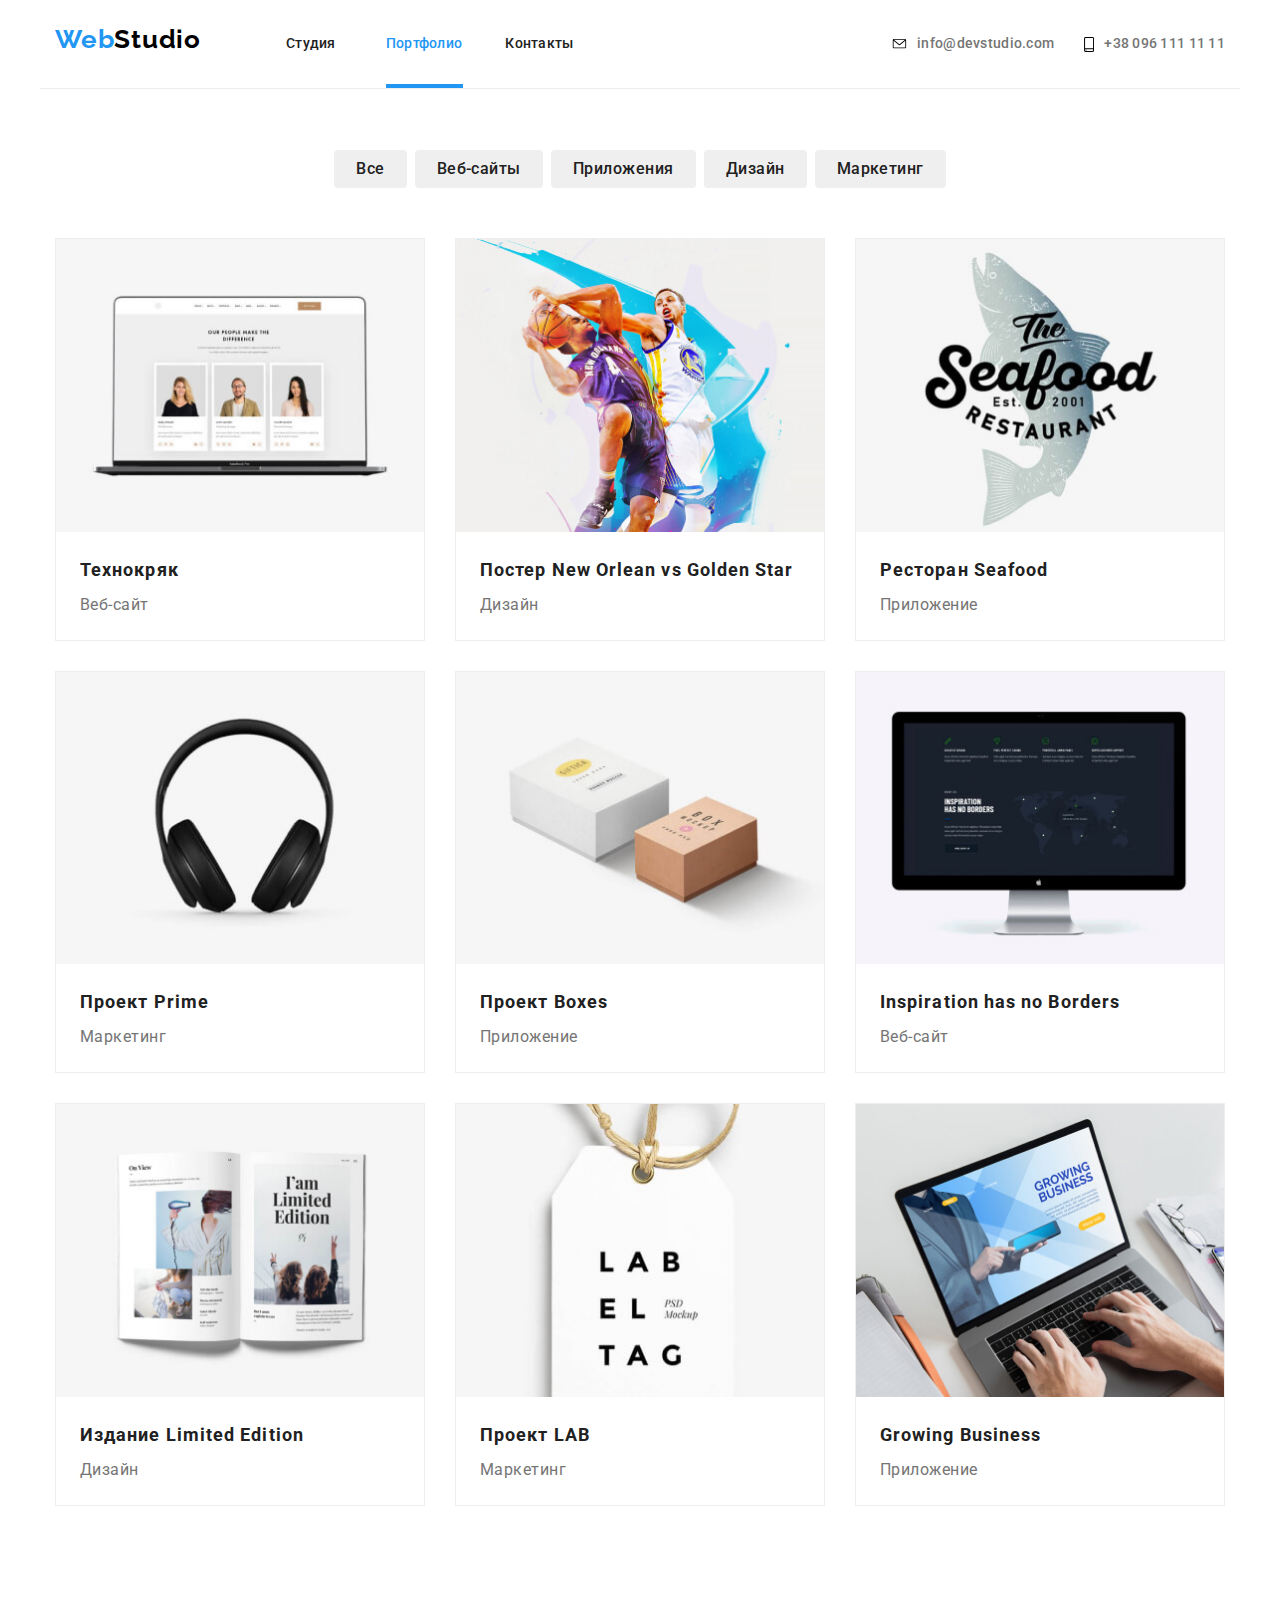
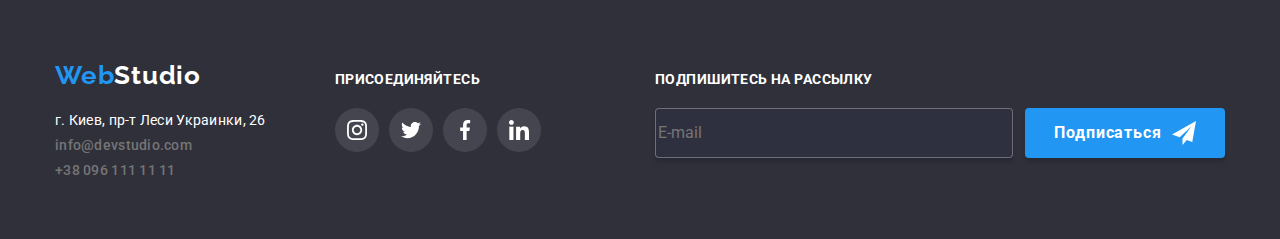
==== portfolio.html @ a6399084 "перекинул работу" ====
<!DOCTYPE html>
<html lang="ru">
<head>
    <meta charset="UTF-8">
    <meta name="viewport" content="width=device-width, initial-scale=1.0">
    <link href="https://fonts.googleapis.com/css2?family=Raleway:wght@700&family=Roboto:wght@400;500;700;900&display=swap" rel="stylesheet">
    <link rel="stylesheet" href="./css/normalize.css">
    <link rel="stylesheet" href="./css/style.css">
    <title>Веб-студия</title>
</head>
<body class="body-container"> 

    <!--Шапка-->
    <header >
        <div class="header-container">
           <div class="div-container viravnivanie">
               <nav class="nav-container">
                   <a class="link logo-container" href="./index.html" aria-label="Логотип"> 
                       <p lang="en"><span class="logo-header-web">Web</span><span class="logo-header-studio">Studio</span></p>
                   </a>
                   <ul class="nav-list-container">
                       <li class="list">
                           <a class="link-nav link studio" href="./index.html">Студия</a>
                       </li>
                       <li class="list portfolio-line">
                           <a class="link-nav portfolio link active-page" href="./portfolio.html">Портфолио</a>
                       </li>
                       <li class="list">
                           <a class="link-nav link contant-header" href="#">Контакты</a>
                       </li>
                   </ul>
               </nav>
               <ul class="contacts-container">
                <li class="mail-container list">
                    <a class="mail-tel-text link" href="mailto:info@devstudio.com">
                        <svg class="pages-adress" width="15" height="10">
                            <use href="./images/sprite.svg#icon-mail"></use>
                        </svg>
                        info@devstudio.com</a>
                </li >
                <li class="tel-container list">
                    <a class="mail-tel-text link" href="tel:+380961111111">
                        <svg class="pages-adress" width="10" height="15">
                            <use href="./images/sprite.svg#icon-tel"></use>
                        </svg>
                        +38 096 111 11 11</a>
                </li>
            </ul>
           </div>
        </div>
   </header>

    <main>
        <section>
            <div class="div-container otstup-portfolio">
                <div class="menu-portfolio">
                    <h2 hidden>Меню</h2>
                    <ul class="items">
                        <li class="list btn"><button class="portfolio-btn"><span class="portfolio-btn-text">Все</span></button></li>
                        <li class="list btn"><button class="portfolio-btn"><span class="portfolio-btn-text">Веб-сайты</span></button></li>
                        <li class="list btn"><button class="portfolio-btn"><span class="portfolio-btn-text">Приложения</span></button></li>
                        <li class="list btn"><button class="portfolio-btn"><span class="portfolio-btn-text">Дизайн</span></button></li>
                        <li class="list btn"><button class="portfolio-btn"><span class="portfolio-btn-text">Маркетинг</span></button></li>
                    </ul>
                </div>
    
                <ul class="list gruperovka">
                    <li class="flex-element">
                        <a class="focus-item link" href="">
                            <div class="focus-item-div">
                                <div>
                                    <img src="./images/portfolio/tehno.jpg" alt="Технокряк" width="368px">
                                    <p></p>
                                </div>
                               
                                <div class="flex-element-item">
                                    <h3 class="portfolio-title">Технокряк</h3>
                                    <p class="portfolio-text">Веб-сайт</p>
                                </div>
                            </div>
                        </a>
                    </li>
                    <li class="flex-element">
                        <a class="focus-item link" href="">
                            <div class="focus-item-div">
                                <img src="./images/portfolio/poster.jpg" alt="Постер" width="368px">
                                <div class="flex-element-item">
                                    <h3 class="portfolio-title">Постер <span lang="en">New Orlean vs Golden Star</span></h3>
                                    <p class="portfolio-text">Дизайн</p>
                                </div>
                            </div>
                        </a>
                    </li>
                    <li class="flex-element">
                        <a class="focus-item link" href="">
                            <div class="focus-item-div">
                                <img src="./images/portfolio/seafood.jpg" alt="Ресторан" width="368px">
                                <div class="flex-element-item">
                                    <h3 class="portfolio-title">Ресторан <span lang="en">Seafood</span></h3>
                                    <p class="portfolio-text">Приложение</p>
                                </div>
                            </div>
                        </a>
                    </li>
                    <li class="flex-element">
                        <a class="focus-item link" href="">
                            <div class="focus-item-div">
                                <img src="./images/portfolio/prime.jpg" alt="Проект" width="368px">
                                <div class="flex-element-item">
                                    <h3 class="portfolio-title">Проект <span lang="en">Prime</span></h3>
                                    <p class="portfolio-text">Маркетинг</p>
                                </div>
                            </div>
                        </a>
                    </li>
                    <li class="flex-element">
                        <a class="focus-item link" href="">
                            <div class="focus-item-div">
                                <img src="./images/portfolio/boxes.jpg" alt="Проект" width="368px">
                                <div class="flex-element-item">
                                    <h3 class="portfolio-title">Проект <span lang="en">Boxes</span></h3>
                                    <p class="portfolio-text">Приложение</p>
                                </div>
                            </div> 
                        </a>
                    </li>
                    <li class="flex-element">
                        <a class="focus-item link" href="">
                            <div class="focus-item-div">
                                <img src="./images/portfolio/inspiration.jpg" alt="Вдохновение" width="368px">
                                <div class="flex-element-item">
                                    <h3 class="portfolio-title" lang="en">Inspiration has no Borders</h3>
                                    <p class="portfolio-text">Веб-сайт</p>
                                </div>
                            </div>
                        </a>
                    </li>
                    <li class="flex-element">
                        <a class="focus-item link" href="">
                            <div class="focus-item-div">
                                <img src="./images/portfolio/izdanie.jpg" alt="Издание" width="368px">
                                <div class="flex-element-item">
                                    <h3 class="portfolio-title">Издание <span lang="en">Limited Edition</span></h3>
                                    <p class="portfolio-text">Дизайн</p>
                                </div>
                            </div>
                        </a> 
                    </li>
                    <li class="flex-element">
                        <a class="focus-item link" href="">
                            <div class="focus-item-div">
                                <img src="./images/portfolio/lab.jpg" alt="Проект" width="368px">
                                <div class="flex-element-item">
                                    <h3 class="portfolio-title">Проект <span lang="en">LAB</span></h3>
                                    <p class="portfolio-text">Маркетинг</p>
                                </div>
                            </div>
                        </a>
                    </li>
                    <li class="flex-element">
                        <a class="focus-item link" href="">
                            <div class="focus-item-div">
                                <img src="./images/portfolio/business.jpg" alt="Бизнес" width="368px">
                                <div class="flex-element-item">
                                    <h3 class="portfolio-title" lang="en">Growing Business</h3>
                                    <p class="portfolio-text">Приложение</p>
                                </div>
                            </div>
                        </a>
                    </li>
                </ul> 
            </div>
            
        </section>
    </main>



     <!--Подвал-->
     <footer class="podval">
        <div class="div-container">
            <div class="link container-podval">
                <a class="link logo-podval" href="index.html" aria-label="Логотип"> <p lang="en"><span class="web-podval">Web</span><span class="studio-podval">Studio</span></p></a>
            <address class="podval-adress"> <a class="link podval-adress-link" href="https://goo.gl/maps/5drUgd8ndHesN1Ve9" target="_blank"> <span class="adress-podval">г. Киев, пр-т Леси Украинки, 26</span></a></address>
            <ul class="podval-mail-tel">
                <li class="mail-container-podval list">
                    <a class="mail-tel-text link" href="mailto:info@devstudio.com">info@devstudio.com</a>
                </li >
                <li class="tel-container-podval list">
                    <a class="mail-tel-text link" href="tel:+380961111111">+38 096 111 11 11</a>
                </li>
            </ul>
            </div>
            
            <div class="join">
                <b class="podval-join">присоединяйтесь</b>
                <ul class="link otstup-icon">
                    <li class="link list podval-link">
                        <a class="podval-icon" href="">
                            <svg class="podval-icon-item-svg" width="20px" height="20px">
                                <use href="./images/sprite.svg#icon-instagram"></use>
                            </svg>
                        </a>
                    </li>
                    <li class="link list podval-link">
                        <a class="podval-icon" href="">
                            <svg class="podval-icon-item-svg" width="20px" height="20px">
                                <use href="./images/sprite.svg#icon-twitter"></use>
                            </svg>
                        </a>
                    </li>
                    <li class="link list podval-link"> 
                        <a class="podval-icon" href="">
                            <svg class="podval-icon-item-svg" width="20px" height="20px">
                                <use href="./images/sprite.svg#icon-facebook"></use>
                            </svg>
                        </a>
                    </li>
                    <li class="link list podval-link">
                        <a class="podval-icon" href="">
                            <svg class="podval-icon-item-svg" width="20px" height="20px">
                                <use href="./images/sprite.svg#icon-linkedin"></use>
                            </svg>
                        </a>
                    </li>
                </ul>
            </div>
            
            <div class="podpiska-container">
                <b class="action">Подпишитесь на рассылку</b>
                    <div class="podpiska">
                        <input class="pole"
                            type="text"
                            name="email"
                            placeholder="E-mail"
                        />
                        <button class="button button-send" type="submit">Подписаться
                            <svg class="send-icon" width="24px" height="24px">
                                <use href="./images/sprite.svg#icon-send"></use>
                            </svg>
                        </button>
                    </div>
            </div>
        </div>
    </footer>
</body>
</html>
---- css/style.css ----
html {
    box-sizing: border-box;
}

*, 
*::before, 
*::after {
    box-sizing: inherit;
}

body {
    font-family: 'Roboto', sans-serif;
    font-style: normal;
    background: #ffffff;
}

:root {
    --primary-text-color: #757575;
    --primary-title-color: #212121;
    --primary-white-color: #ffffff;
    --accent-color: #2196f3;
    --main-black-color: #000000;
    --footer-background-color: #2f303f;
    --secondary-white-color: #f5f4fa;
    --footer-links-color: rgba(255, 255, 255 , 0.6);
     }

.list {
    list-style: none;
 }
 
.link {
     text-decoration: none;
 }
     


/*header*/

.logo-header-web,
.logo-header-studio,
.web-podval,
.studio-podval {
    font-family: 'Raleway', sans-serif;
    font-weight: 700;
    font-size: 26px;
    line-height: 1.19;
    letter-spacing: 0.03em;
    color: var(--accent-color);
}

.logo-header-studio {
    color: var(--main-black-color);
}

.link-nav,
.mail-tel-text,
.tel-container-podval,
.adress-podval {
    font-weight: 500;
    font-size: 14px;
    line-height: 1.14;
    letter-spacing: 0.02em;
    color: var(--primary-title-color);
}

.mail-tel-text {
    display: flex;
    align-items: center;
}

.contacts-container .mail-tel-text {
    padding-top: 30px;
    padding-bottom: 30px;
}

.link-nav:hover, 
.link-nav:focus,
.mail-tel-text:hover,
.mail-tel-text:focus,
.adress-podval:hover,
.podval-adress-link:focus .adress-podval{
    color: var(--accent-color);
}

.mail-tel-text {
    color: var(--primary-text-color);
}

/*hero*/

.hero-title {
    font-weight: 900;
    font-size: 44px;
    line-height: 1.36;
    text-align: center;
    letter-spacing: 0.06em;
    text-transform: uppercase;
    color: var(--primary-white-color);
}

.hero-button {
    margin: 0 auto;
    display: flex;
    align-items: center;
    width: 200px;
    height: 50px;
    background: #2196F3;
    box-shadow: 0px 4px 4px rgba(0, 0, 0, 0.15);
    border-radius: 4px; 
    cursor: pointer;
    border: none;
    }

.text-button {
    font-weight: 700;
    font-size: 16px;
    line-height: 1.88;    
    display: flex;
    align-items: center;
    text-align: center;
    letter-spacing: 0.06em;
    color: var(--primary-white-color);
    margin-left: auto;
    margin-right: auto;
}

/*O nas*/

.o-nas-title {
    font-weight: 700;
    font-size: 14px;
    line-height: 1.14;
    letter-spacing: 0.03em;
    text-transform: uppercase;
    color: var(--primary-title-color);
}

.o-nas-text {
    font-weight: 400;
    font-size: 14px;
    line-height: 1.71;
    letter-spacing: 0.03em;
    color: var(--primary-text-color)
}

.o-nas-img {
    background: #F5F4FA;
    border-radius: 4px;
}   

/*chem-mi-zanimaensa*/

.nasha-komanda {
    background-color: #F5F4FA;;
}

.title {
    font-weight: 700;
    font-size: 36px;
    line-height: 1.17;
    text-align: center;
    letter-spacing: 0.03em;
    color: var(--primary-title-color);
    margin-bottom: 50px;
}

.chem-mi-zanimaemsa-text {
    font-weight: 700;
    font-size: 14px;
    line-height: 1.14;
    text-align: center;
    letter-spacing: 0.03em;
    text-transform: uppercase;
    color: var(--primary-white-color);
    background: rgba(47, 48, 58, 0.8);
    padding-top: 27px;
    padding-bottom: 27px;
}

/*nasha-komanda*/

.komanda-title,
.komanda-pozition {
    font-weight: 500;
    font-size: 16px;
    line-height: 1.19;
    text-align: center;
    letter-spacing: 0.03em;
    color: var(--primary-title-color);
}

.komanda-pozition {
    font-weight: 400;
    color: var(--primary-text-color);
}

.action {

    font-style: normal;
    font-weight: 500;
    font-size: 14px;
    line-height: 1.15;
    letter-spacing: 0.03em;
    color: var(--primary-white-color);
}


/*podval*/

.podval {
    background: #2F303A;
}

.podval-join {
    font-weight: 700;
    font-size: 14px;
    line-height: 1.14;
    letter-spacing: 0.03em;
    text-transform: uppercase;
    color: var(--primary-white-color);
}

.tel-container-podval {
    font-weight: 400;
    color: rgba(255, 255, 255, 0.6);
}

.studio-podval {
    color: var(--primary-white-color);
}

.adress-podval {
    font-family: 'Roboto', sans-serif;
    font-weight: 400;
    color: var(--primary-white-color);
    font-style: normal;
}



/*portfolio*/

.portfolio-btn {
    font-weight: 500;
    font-size: 16px;
    line-height: 1.63;
    text-align: center;
    letter-spacing: 0.03em;
    color: var(--primary-title-color);
    border: 1px solid #FFFFFF;
    box-sizing: border-box;
    border-radius: 4px;
}
.portfolio-btn:hover,
.portfolio-btn:focus {
    box-shadow: 0px 4px 4px rgba(0, 0, 0, 0.25);
}


.portfolio-btn:hover,
.portfolio-btn:focus {
    background-color: var(--accent-color);
    color: var(--primary-white-color);
}

.portfolio-title {
    font-weight: 700;
    font-size: 18px;
    line-height: 2.00;
    letter-spacing: 0.06em;
    color: var(--primary-title-color)
}

.portfolio-text {
    font-weight: 400;
    font-size: 16px;
    line-height: 1.88;
    letter-spacing: 0.03em;
    color: var(--primary-text-color)
}

.active-page {
    color: var(--accent-color);
}

.portfolio-btn-text {
    font-family: 'Roboto', sans-serif;
    font-style: normal;
    font-weight: 500;
    font-size: 16px;
    line-height: 1.63;
    text-align: center;
    letter-spacing: 0.03em;
}

/*style margin, padding... */

h1, h2, h3, h4, h5, h5 {
    margin: 0px;
}

ul {
    margin: 0px;
    padding: 0px;
}

p {
    margin: 0px;
}

img {
    display: block;
}

.header-container {
    width: 1200px;
    margin-right: auto;
    margin-left: auto;
}

.header-container .div-container {
    display: flex;
    padding-right: 15px;
    padding-left: 15px;

}

.nav-container {
    display: flex;
    text-align: center;
    justify-content: center;
    align-items: baseline;
}

.contacts-container {
    display: flex;
    align-items: center;
    margin-left: auto;
}

.logo-container {
    margin: 0;
    margin-right: 85px; 
    margin-top: 24px;
}

.pages-adress {
    margin-right: 10px;
}

.nav-list-container {
    margin: 0;
    display: flex;
}

.studio {
    padding-top: 30px;
    padding-bottom: 30px;
    margin-right: 50px;
}

.portfolio {
    padding-top: 30px;
    padding-bottom: 30px;
    margin-right: 43px;
}

.contant-header {
    padding-top: 30px;
    padding-bottom: 30px;
}


.container {
    display: flex;
    justify-content: space-evenly;
}

.otstup-link:not(:last-child) {
    margin-right: 30px;
}

.join {
    width: 206px;
}

.comanda-block {
    background-color: #ffffff;
    border-radius: 0px 0px 4px 4px;
    padding-top: 30px;
    padding-bottom: 24px;
}

.social-link {
    margin-top: 16px;
    margin-right: 32px;
    margin-left: 32px;
}

.komanda-title {
    margin-bottom: 10px;
}

.team {
    box-shadow: 0px 2px 1px rgba(0, 0, 0, 0.2), 
    0px 1px 1px rgba(0, 0, 0, 0.14), 
    0px 1px 3px rgba(0, 0, 0, 0.12);
}

.hero-title {
    margin-top: 185px;
    margin-bottom: 30px;
}

.hero-button {
    margin-bottom: 185px;
}

.element {
    text-align: center;
}

.o-nas.div-container{
    padding-top: 93px;
}

.o-nas-title {
    width: 270px;
    margin-top: 30px;
    margin-bottom: 10px;
}

.o-nas-text {
    width: 270px;
}

.hero {
    background-image: linear-gradient(to bottom,
    rgba(47, 48, 58, 0.8),
    rgba(47, 48, 58, 0.8)), 
    url(../images/shapka.jpg);
    max-width: 1600px;
    height: 600px;
    background-repeat: no-repeat;
    margin-right: auto;
    margin-left: auto;
}

.hero-container {
    width: 1200px;
    padding-top: 15px;
    padding-bottom: 15px;
    padding-right: 15px;
    padding-left: 15px;
    margin-right: auto;
    margin-left: auto;
}


.div-container {
    width: 1200px;
    padding-top: 47px;
    padding-bottom: 47px;
    padding-right: 15px;
    padding-left: 15px;
    margin-right: auto;
    margin-left: auto;
}


.mail-container {
    margin-right: 30px;
}

.mail-container,
.tel-container {
    align-items: center;
}

.icon-client {
    border: 1px solid #AFB1B8;
    border-radius: 4px;
    display: flex;
    align-items: center;
    justify-content: center;
    width: 170px;
    height: 90px;
}

.chem-mi-zanimaemsa .link:not(:last-child) {
    margin-right: 30px;
}
.nasha-komanda .link:not(:last-child) {
    margin-right: 30px;
}

.klient-list .link:not(:last-child) {
    margin-right: 30px;
}

.otstup-o-nas .link:not(:last-child) {
    margin-right: 30px;
}


/*flex portfolio*/

.otstup-portfolio {
    padding-top: 61px;
    padding-bottom: 94px;
} 

.menu-portfolio {
    margin-bottom: 50px;
}

.portfolio-btn {
    cursor: pointer;
    border: none;
    padding-top: 6px;
    padding-right: 22px;
    padding-bottom: 6px;
    padding-left: 22px;
}

.portfolio-title {
    margin-bottom: 2px;
}

.portfolio-text {
    margin-top: 2px;
}

.items {
    display: flex;
    justify-content: center;
}

.btn:not(:last-child) {
    margin-right: 8px;
}


.gruperovka {
    display: flex;
    flex-wrap: wrap;
}

.flex-element {
    width: calc((100% - 60px) / 3);
    margin-right: 30px;
    margin-bottom: 30px;
    background: #FFFFFF;
    border: 1px solid #EEEEEE;
    box-sizing: border-box;
}

.flex-element-item {
    padding-top: 20px;
    padding-right: 24px;
    padding-bottom: 20px;
    padding-left: 24px;
}

.flex-element:hover  {
    background: #FFFFFF;
    box-sizing: border-box;
    box-shadow: 1px 4px 6px
    rgba(0, 0, 0, 0.16), 
    0px 4px 4px rgba(0, 0, 0, 0.06), 
    0px 1px 1px rgba(0, 0, 0, 0.12);
    cursor: pointer;
}

.focus-item:focus .focus-item-div {
    background: #FFFFFF;
    box-sizing: border-box;
    box-shadow: 1px 4px 6px
    rgba(0, 0, 0, 0.16), 
    0px 4px 4px rgba(0, 0, 0, 0.06), 
    0px 1px 1px rgba(0, 0, 0, 0.12);
    cursor: pointer;
}

.flex-element:nth-child(3n) {
    margin-right: 0px;
}

.flex-element:nth-last-child(-n + 3) {
    margin-bottom: 0px;
}

/*podval flex*/

.podval .div-container {
    display: flex;
    padding-top: 60px;
    padding-bottom: 60px;
    align-items: baseline;
}

.container-podval {
    display: flex;
    flex-direction: column;
    margin-right: 69px;
}

.logo-podval {
    display: flex;
    margin-bottom: 20px;
}

.podval-adress {
    margin-bottom: 9px;
}

.podval-mail-tel {
    display: flex;
    flex-direction: column;
}

.mail-container-podval,
.tel-container-podval:not(:last-child) {
    display: flex;
    margin-bottom: 9px;
}

.podval-join {
    display: flex;
    margin-bottom: 20px;
}

.otstup-icon {
    display: flex;
}


.social-link-item:not(:last-child) {
    margin-right: 10px;
}

.podval-icon {
    padding: 12px;
}
.podval-icon:not(:last-child) {
    margin-right: 10px;
}

.podpiska-container {
    margin-left: auto;
}

.podpiska {
    display: flex;
}

.action {
    display: flex;
    font-weight: 700;
    font-size: 14px;
    line-height: 1.14;
    letter-spacing: 0.03em;
    text-transform: uppercase;
    color: var(--primary-white-color);
    margin-bottom: 20px;
}


.button {
    width: 200px;
    height: 50px;
    font-weight: 700;
    font-size: 16px;
    line-height: 1.88;
    letter-spacing: 0.06em;
    color: var(--primary-white-color);
    background: #2196F3;
    box-shadow: 0px 4px 4px rgba(0, 0, 0, 0.15);
    border-radius: 4px; 
    cursor: pointer;
    border: none;
    margin-left: 12px;
}

.pole {
    width: 358px;
    background-color: var(--footer-background-color);
    border: 1px solid rgba(255, 255, 255, 0.3);
    box-shadow: 0px 4px 4px rgba(0, 0, 0, 0.15);
    border-radius: 4px;
    color: rgba(255, 255, 255, 0.6);
    }

.otstup-container {
    padding-top: 94px;
    padding-bottom: 94px;
}

.otstup-chem-mi {
    padding-top: 47px;
    padding-bottom: 94px;
}

.header-container .div-container {
    padding-top: 0;
    padding-bottom: 0;
}

/*оформление иконок и картинок*/

.list-bg {
    display: inline-block;
    height: 120px;
    width: 270px;
    background-color: var(--secondary-white-color);
}

.list-bg {
    display: flex;
    align-items: center;
    justify-content: center;
}

.podval-icon {
    display: inline-block;
    height: 44px;
    width: 44px;
    background-color: rgba(255, 255, 255, 0.1);;
    background-size: 20px;
    background-repeat: no-repeat;
    background-position: center;
    border-radius: 50%;
    cursor: pointer;
}

.podval-link:not(:last-child) {
    margin-right: 10px;
}

.podval-icon:hover,
.podval-icon:focus {
    background-color: var(--accent-color);
}

.podval-icon-item-svg {
    fill: var(--primary-white-color);
}

.header-container {
    border-bottom: 1px solid #ececec;
}

.studio-line::after {
    display: block;
    background-color: var(--accent-color);
    width: 47px;
    height: 4px;
    content: "";
    margin-top: 32px;
}

.portfolio-line:after {
    display: block;
    background-color: var(--accent-color);
    width: 77px;
    height: 4px;
    content: "";
    margin-top: 32px;
}

.social-icon {
    display: block;
    width: 44px;
    height: 44px;
    padding: 12px;
    border-radius: 50%;
    cursor: pointer;
}

.social-link-item:hover .social-icon,
.social-icon:focus  {
    background-color: var(--accent-color);
}

.social-link-item:hover .icon,
.social-icon:focus .icon {
    fill: var(--primary-white-color);
} 

.icon {
    fill: #AFB1B8;
}

.icon-client:hover,
.icon-client:focus {
    border-color: var(--accent-color);
}

.client-icon-logo {
    fill: #AFB1B8;
}

.icon-client:hover .client-icon-logo,
.icon-client:focus .client-icon-logo {
    fill: var(--accent-color);
}
.client-icon:focus .icon-client {
    border-color: var(--accent-color);
}

.client-icon:focus .client-icon-logo {
    fill: var(--accent-color);
}

.mail-tel-text:hover .pages-adress,
.mail-tel-text:focus .pages-adress {
    fill: var(--accent-color);
}

.button-send {
    display: flex;
    align-items: center;
    justify-content: center;
}

.send-icon {
    margin-left: 10px;
}
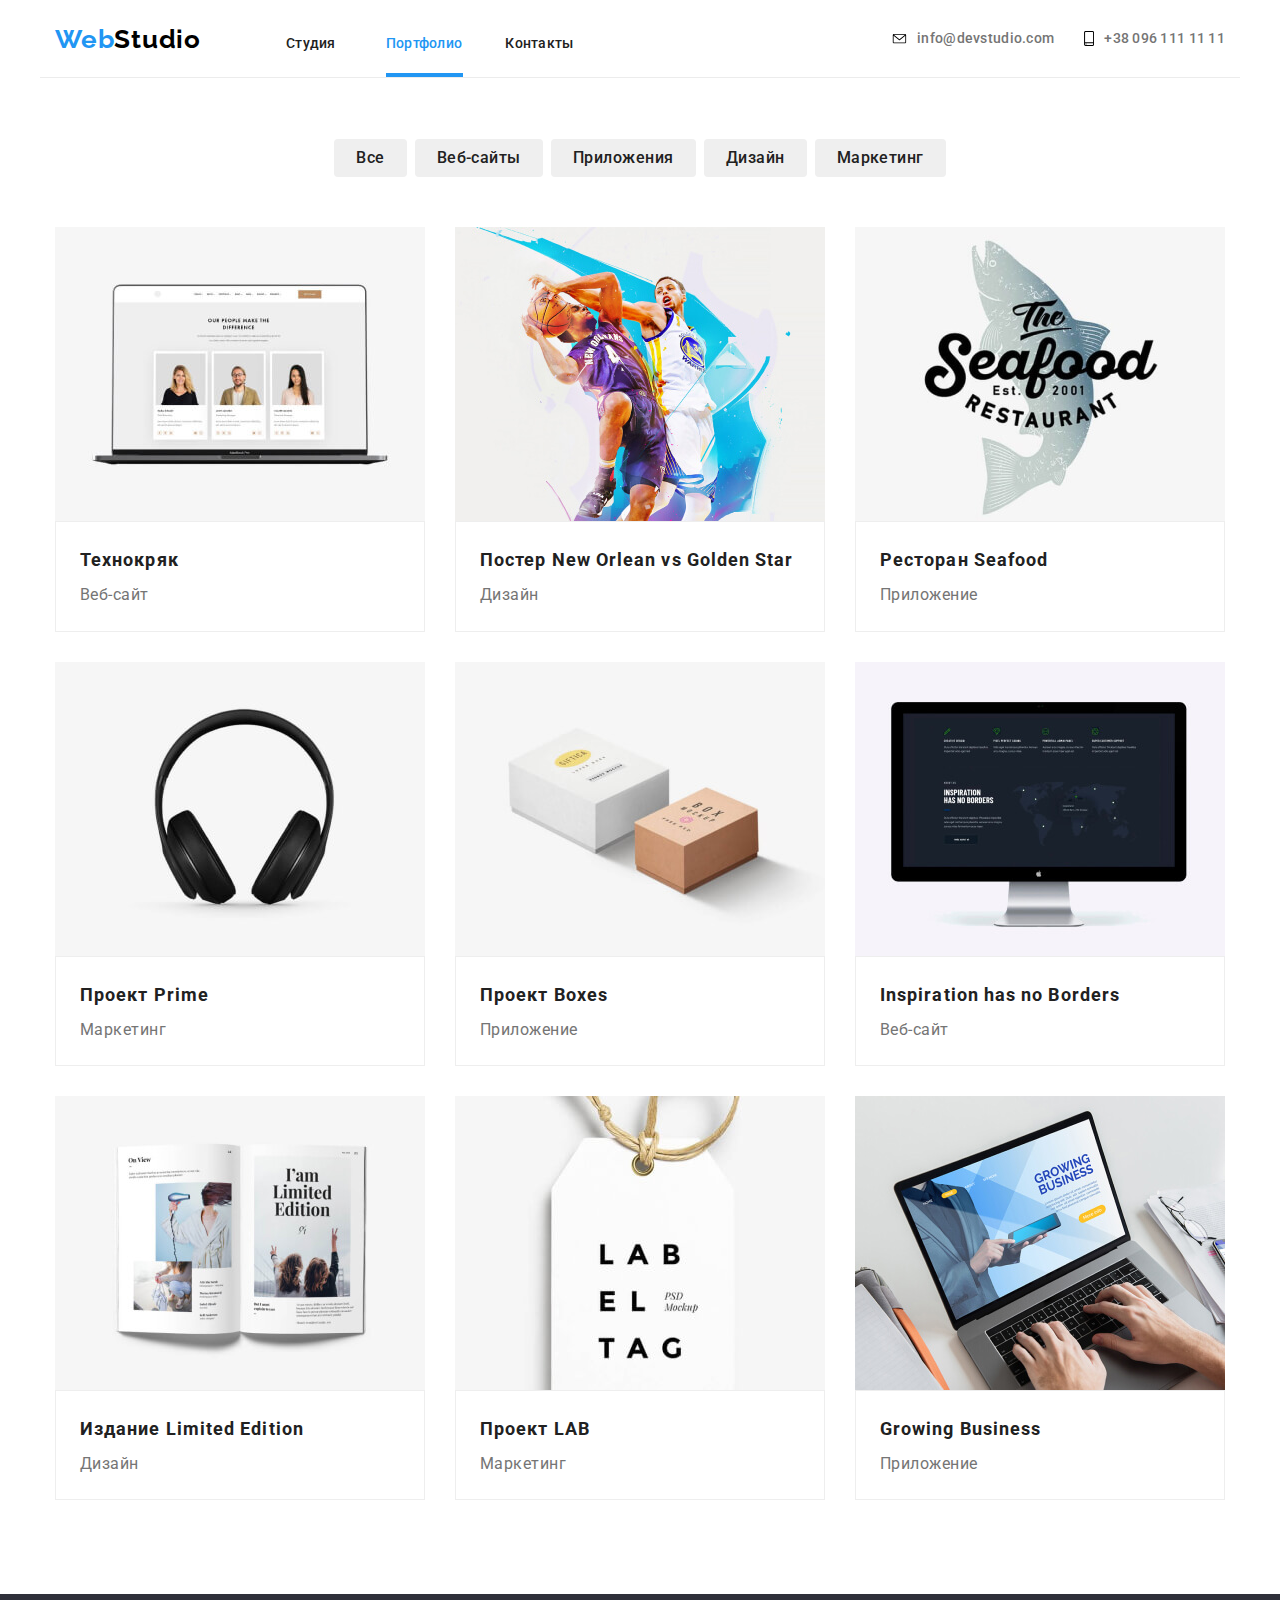
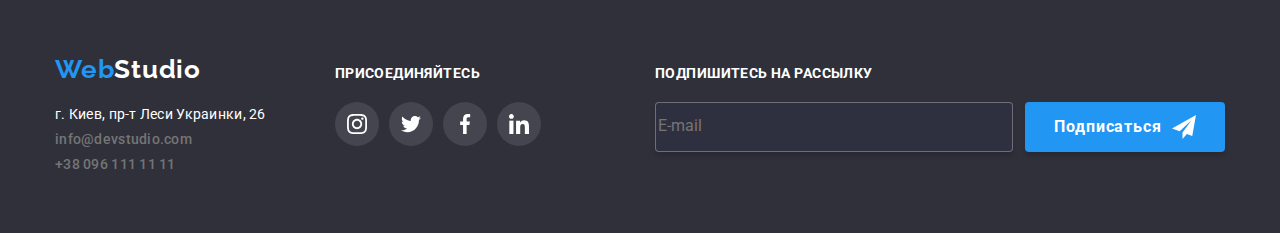
==== commit 482a7b27: "докинул на все ховеры эффект" ====
--- a/portfolio.html
+++ b/portfolio.html
@@ -68,11 +68,10 @@
                     <li class="flex-element">
                         <a class="focus-item link" href="">
                             <div class="focus-item-div">
-                                <div>
-                                    <img src="./images/portfolio/tehno.jpg" alt="Технокряк" width="368px">
-                                    <p></p>
-                                </div>
-                               
+                                <div class="project">
+                                    <img src="./images/portfolio/tehno.jpg" alt="Технокряк" width="370px">
+                                    <p class="project-blue">Технокряк это современная площадка распространения коронавируса. Компании используют эту платформу для цифрового шпионажа и атак на защищённые сервера конкурентов.</p>
+                                </div>
                                 <div class="flex-element-item">
                                     <h3 class="portfolio-title">Технокряк</h3>
                                     <p class="portfolio-text">Веб-сайт</p>
@@ -83,7 +82,10 @@
                     <li class="flex-element">
                         <a class="focus-item link" href="">
                             <div class="focus-item-div">
-                                <img src="./images/portfolio/poster.jpg" alt="Постер" width="368px">
+                                <div class="project">
+                                    <img src="./images/portfolio/poster.jpg" alt="Постер" width="370px">
+                                    <p class="project-blue">Технокряк это современная площадка распространения коронавируса. Компании используют эту платформу для цифрового шпионажа и атак на защищённые сервера конкурентов.</p>
+                                </div>
                                 <div class="flex-element-item">
                                     <h3 class="portfolio-title">Постер <span lang="en">New Orlean vs Golden Star</span></h3>
                                     <p class="portfolio-text">Дизайн</p>
@@ -94,7 +96,10 @@
                     <li class="flex-element">
                         <a class="focus-item link" href="">
                             <div class="focus-item-div">
-                                <img src="./images/portfolio/seafood.jpg" alt="Ресторан" width="368px">
+                                <div class="project">
+                                    <img src="./images/portfolio/seafood.jpg" alt="Ресторан" width="370px">
+                                    <p class="project-blue">Технокряк это современная площадка распространения коронавируса. Компании используют эту платформу для цифрового шпионажа и атак на защищённые сервера конкурентов.</p>
+                                </div>
                                 <div class="flex-element-item">
                                     <h3 class="portfolio-title">Ресторан <span lang="en">Seafood</span></h3>
                                     <p class="portfolio-text">Приложение</p>
@@ -105,7 +110,10 @@
                     <li class="flex-element">
                         <a class="focus-item link" href="">
                             <div class="focus-item-div">
-                                <img src="./images/portfolio/prime.jpg" alt="Проект" width="368px">
+                                <div class="project">
+                                    <img src="./images/portfolio/prime.jpg" alt="Проект" width="370px">
+                                    <p class="project-blue">Технокряк это современная площадка распространения коронавируса. Компании используют эту платформу для цифрового шпионажа и атак на защищённые сервера конкурентов.</p>
+                                </div>
                                 <div class="flex-element-item">
                                     <h3 class="portfolio-title">Проект <span lang="en">Prime</span></h3>
                                     <p class="portfolio-text">Маркетинг</p>
@@ -116,7 +124,10 @@
                     <li class="flex-element">
                         <a class="focus-item link" href="">
                             <div class="focus-item-div">
-                                <img src="./images/portfolio/boxes.jpg" alt="Проект" width="368px">
+                                <div class="project">
+                                    <img src="./images/portfolio/boxes.jpg" alt="Проект" width="370px">
+                                    <p class="project-blue">Технокряк это современная площадка распространения коронавируса. Компании используют эту платформу для цифрового шпионажа и атак на защищённые сервера конкурентов.</p>
+                                </div>
                                 <div class="flex-element-item">
                                     <h3 class="portfolio-title">Проект <span lang="en">Boxes</span></h3>
                                     <p class="portfolio-text">Приложение</p>
@@ -127,7 +138,10 @@
                     <li class="flex-element">
                         <a class="focus-item link" href="">
                             <div class="focus-item-div">
-                                <img src="./images/portfolio/inspiration.jpg" alt="Вдохновение" width="368px">
+                                <div class="project">
+                                    <img src="./images/portfolio/inspiration.jpg" alt="Вдохновение" width="370px">
+                                    <p class="project-blue">Технокряк это современная площадка распространения коронавируса. Компании используют эту платформу для цифрового шпионажа и атак на защищённые сервера конкурентов.</p>
+                                </div>
                                 <div class="flex-element-item">
                                     <h3 class="portfolio-title" lang="en">Inspiration has no Borders</h3>
                                     <p class="portfolio-text">Веб-сайт</p>
@@ -138,7 +152,10 @@
                     <li class="flex-element">
                         <a class="focus-item link" href="">
                             <div class="focus-item-div">
-                                <img src="./images/portfolio/izdanie.jpg" alt="Издание" width="368px">
+                                <div class="project">
+                                    <img src="./images/portfolio/izdanie.jpg" alt="Издание" width="370px">
+                                    <p class="project-blue">Технокряк это современная площадка распространения коронавируса. Компании используют эту платформу для цифрового шпионажа и атак на защищённые сервера конкурентов.</p>
+                                </div>
                                 <div class="flex-element-item">
                                     <h3 class="portfolio-title">Издание <span lang="en">Limited Edition</span></h3>
                                     <p class="portfolio-text">Дизайн</p>
@@ -149,7 +166,10 @@
                     <li class="flex-element">
                         <a class="focus-item link" href="">
                             <div class="focus-item-div">
-                                <img src="./images/portfolio/lab.jpg" alt="Проект" width="368px">
+                                <div class="project">
+                                    <img src="./images/portfolio/lab.jpg" alt="Проект" width="370px">
+                                    <p class="project-blue">Технокряк это современная площадка распространения коронавируса. Компании используют эту платформу для цифрового шпионажа и атак на защищённые сервера конкурентов.</p>
+                                </div>
                                 <div class="flex-element-item">
                                     <h3 class="portfolio-title">Проект <span lang="en">LAB</span></h3>
                                     <p class="portfolio-text">Маркетинг</p>
@@ -160,7 +180,10 @@
                     <li class="flex-element">
                         <a class="focus-item link" href="">
                             <div class="focus-item-div">
-                                <img src="./images/portfolio/business.jpg" alt="Бизнес" width="368px">
+                                <div class="project">
+                                    <img src="./images/portfolio/business.jpg" alt="Бизнес" width="370px">
+                                    <p class="project-blue">Технокряк это современная площадка распространения коронавируса. Компании используют эту платформу для цифрового шпионажа и атак на защищённые сервера конкурентов.</p>
+                                </div>
                                 <div class="flex-element-item">
                                     <h3 class="portfolio-title" lang="en">Growing Business</h3>
                                     <p class="portfolio-text">Приложение</p>
--- a/css/style.css
+++ b/css/style.css
@@ -69,11 +69,6 @@
     align-items: center;
 }
 
-.contacts-container .mail-tel-text {
-    padding-top: 30px;
-    padding-bottom: 30px;
-}
-
 .link-nav:hover, 
 .link-nav:focus,
 .mail-tel-text:hover,
@@ -355,20 +350,11 @@
 }
 
 .studio {
-    padding-top: 30px;
-    padding-bottom: 30px;
     margin-right: 50px;
 }
 
 .portfolio {
-    padding-top: 30px;
-    padding-bottom: 30px;
     margin-right: 43px;
-}
-
-.contant-header {
-    padding-top: 30px;
-    padding-bottom: 30px;
 }
 
 
@@ -551,9 +537,6 @@
     width: calc((100% - 60px) / 3);
     margin-right: 30px;
     margin-bottom: 30px;
-    background: #FFFFFF;
-    border: 1px solid #EEEEEE;
-    box-sizing: border-box;
 }
 
 .flex-element-item {
@@ -561,6 +544,9 @@
     padding-right: 24px;
     padding-bottom: 20px;
     padding-left: 24px;
+    background: #FFFFFF;
+    border: 1px solid #EEEEEE;
+    box-sizing: border-box;
 }
 
 .flex-element:hover  {
@@ -642,6 +628,7 @@
 
 .podval-icon {
     padding: 12px;
+    transition: all 0.25s linear;
 }
 .podval-icon:not(:last-child) {
     margin-right: 10px;
@@ -751,22 +738,32 @@
     border-bottom: 1px solid #ececec;
 }
 
+
 .studio-line::after {
+    position: absolute;
     display: block;
     background-color: var(--accent-color);
     width: 47px;
     height: 4px;
     content: "";
-    margin-top: 32px;
+    bottom: 0;
+    
 }
 
 .portfolio-line:after {
+    position: absolute;
     display: block;
     background-color: var(--accent-color);
     width: 77px;
     height: 4px;
     content: "";
-    margin-top: 32px;
+    bottom: 0;
+   
+}
+
+.portfolio-line,
+.studio-line {
+    padding-bottom: 25px;
 }
 
 .social-icon {
@@ -776,6 +773,12 @@
     padding: 12px;
     border-radius: 50%;
     cursor: pointer;
+    transition: all 0.25s linear;
+}
+
+.portfolio-line,
+.studio-line {
+    position: relative;
 }
 
 .social-link-item:hover .social-icon,
@@ -790,6 +793,7 @@
 
 .icon {
     fill: #AFB1B8;
+    transition: all 0.25s linear;
 }
 
 .icon-client:hover,
@@ -799,6 +803,7 @@
 
 .client-icon-logo {
     fill: #AFB1B8;
+    transition: all 0.25s linear;
 }
 
 .icon-client:hover .client-icon-logo,
@@ -827,3 +832,62 @@
 .send-icon {
     margin-left: 10px;
 }
+
+
+/* effect project*/
+
+.project {
+    position: relative;
+    overflow: hidden;
+}
+
+.project-blue {
+    position: absolute;
+    top: 100%;
+    left: 0;
+    width: 100%;
+    height: 100%;
+    padding-top: 63px;
+    padding-right: 23px;
+    padding-bottom: 63px;
+    padding-left: 23px;
+    transition: all 0.25s linear;
+
+    font-family: Roboto;
+    font-style: normal;
+    font-weight: 400;
+    font-size: 18px;
+    line-height: 1.556;
+    letter-spacing: 0.03em;
+    color: var(--primary-white-color);
+
+    opacity: 0;
+}
+
+.focus-item-div:hover .project-blue {
+    opacity: 1;
+    top: 0;
+    background-color: rgba(33, 150, 243, 0.9);;
+}
+
+.focus-item:focus .project-blue {
+    opacity: 1;
+    top: 0;
+    background-color: rgba(33, 150, 243, 0.9);;
+}
+
+.text-na-photo {
+    position: relative;
+}
+
+.chem-mi-zanimaemsa-text {
+    position: absolute;
+    width: 100%;
+    background-color: rgba(47, 48, 58, 0.8);
+    bottom: 0;
+}
+
+:hover,
+:focus {
+    transition: all 0.25s linear;
+}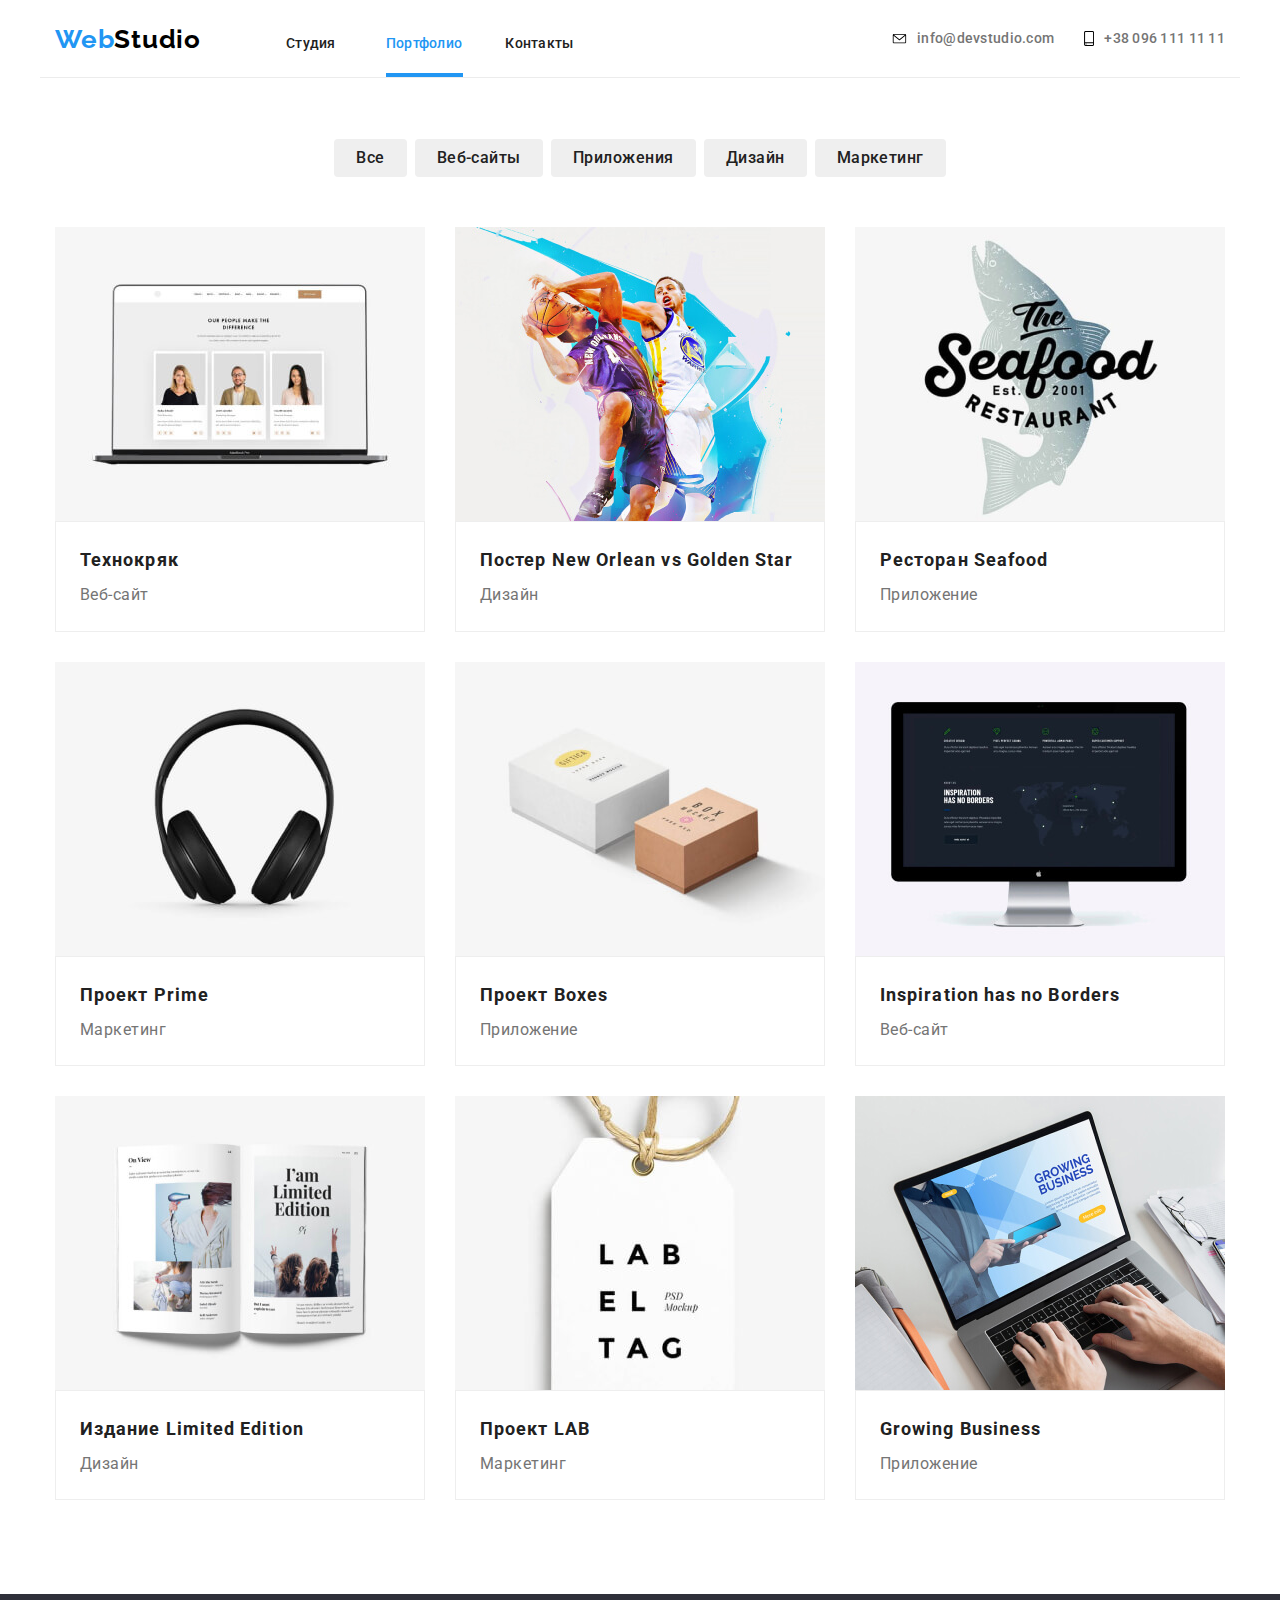
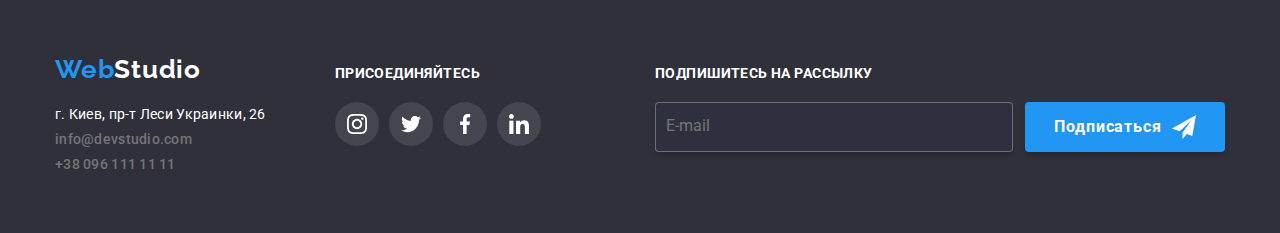
==== commit 6d09d781: "1" ====
--- a/portfolio.html
+++ b/portfolio.html
@@ -251,7 +251,7 @@
             
             <div class="podpiska-container">
                 <b class="action">Подпишитесь на рассылку</b>
-                    <div class="podpiska">
+                    <form class="podpiska">
                         <input class="pole"
                             type="text"
                             name="email"
@@ -262,7 +262,7 @@
                                 <use href="./images/sprite.svg#icon-send"></use>
                             </svg>
                         </button>
-                    </div>
+                    </form>
             </div>
         </div>
     </footer>
--- a/css/style.css
+++ b/css/style.css
@@ -677,6 +677,7 @@
     box-shadow: 0px 4px 4px rgba(0, 0, 0, 0.15);
     border-radius: 4px;
     color: rgba(255, 255, 255, 0.6);
+    padding: 10px;
     }
 
 .otstup-container {
